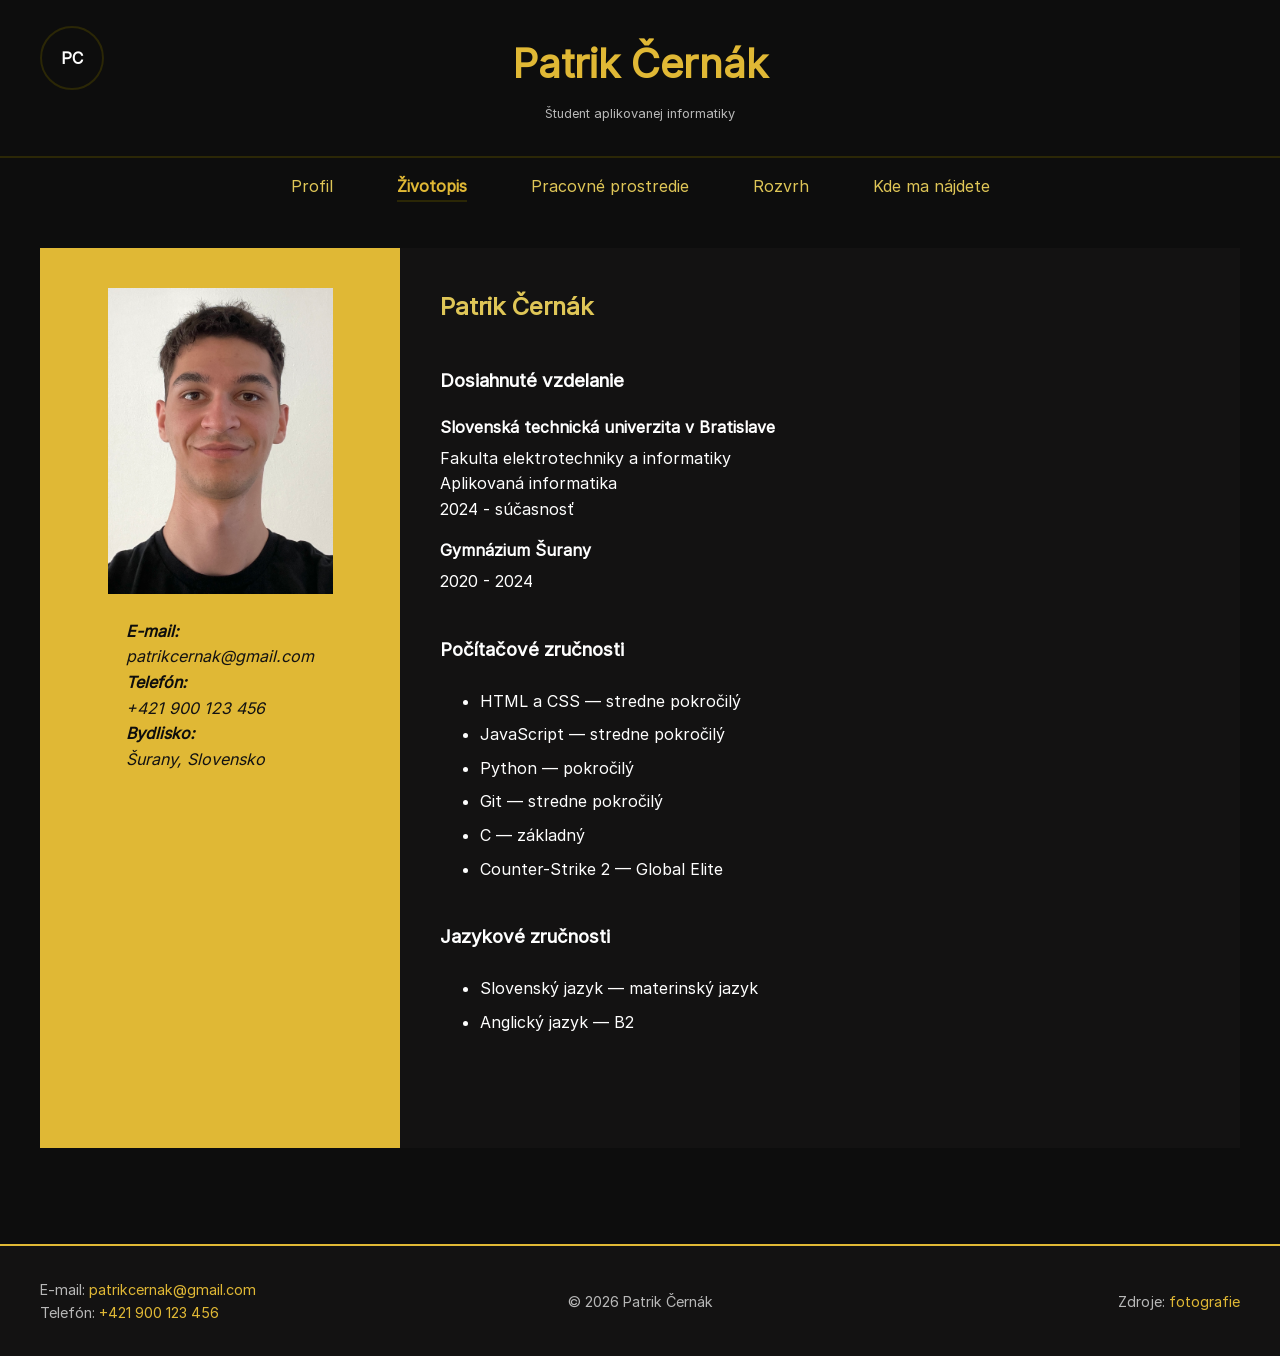
==== pages/cv.html @ f008a256 "Implement profile, CV and workspace pages" ====
<!DOCTYPE html>
<html lang="sk">


<head>
    <meta charset="UTF-8">
    <meta name="viewport" content="width=device-width, initial-scale=1.0">

    <link rel="stylesheet" href="../css/styles.css">

    <link rel="icon" href="../favicon.ico">

    <link rel="stylesheet" href="../css/print.css" media="print">

    <title>Životopis | Patrik Černák</title>
    <meta name="description" content="Životopis Patrika Černáka, študenta aplikovanej informatiky.">
</head>

<body>
    <header>
        <div class="header-content">

            <div class="monogram">PC</div>
            
            <div class="header-text">
                <h1>Patrik Černák</h1>
                <p>Študent aplikovanej informatiky</p>
            </div>

        </div>
    </header>


    <nav>
        <button class="menu-toggle">☰</button>

        <ul>
            <li><a href="../index.html">Profil</a></li>
            <li><a class="active" href="cv.html">Životopis</a></li>
            <li><a href="workspace.html">Pracovné prostredie</a></li>
            <li><a href="schedule.html">Rozvrh</a></li>
            <li><a href="map.html">Kde ma nájdete</a></li>
        </ul>
    </nav>


    <main>
        <div class="cv-container">
            <div class="column-one">    
                <img
                class="cv-image"
                src="../img/me.jpeg"
                alt="Moja fotka cv"
                width="225"
                height="300"
                loading="lazy"    
                >

                <address> 
                    E-mail: 
                    <a href="mailto:patrikcernak@gmail.com"> 
                        <br> patrikcernak@gmail.com 
                    </a> 
                    <br> 
                    Telefón: 
                    <a href="tel:+421900123456"> 
                        <br> +421 900 123 456 
                    </a> 
                    <br>
                    Bydlisko: <br> <span>Šurany, Slovensko</span>
                </address>
            </div>

            <div class="column-two">
                <h2>Patrik Černák</h2>
                <section>
                    <h3>Dosiahnuté vzdelanie</h3>
                    <article>
                        <h4>Slovenská technická univerzita v Bratislave</h4>
                        <p>
                            Fakulta elektrotechniky a informatiky<br>
                            Aplikovaná informatika<br>
                            2024 - súčasnosť
                        </p>
                    </article>

                    <article>
                        <h4>Gymnázium Šurany</h4>
                        <p>2020 - 2024</p>
                    </article>
                </section>

                <section>
                    <h3>Počítačové zručnosti</h3>
                    <ul>
                        <li>HTML a CSS — stredne pokročilý</li>
                        <li>JavaScript — stredne pokročilý</li>
                        <li>Python — pokročilý</li>
                        <li>Git — stredne pokročilý</li>
                        <li>C — základný</li>
                        <li>Counter-Strike 2 — Global Elite</li>
                    </ul>
                </section>

                <section>
                    <h3>Jazykové zručnosti</h3>
                    <ul>
                        <li>Slovenský jazyk — materinský jazyk</li>
                        <li>Anglický jazyk — B2</li>
                    </ul>
                </section>
            </div>
        </div>
    </main>


    <footer>
        <div class="footer-content">

            <address>
                E-mail: <a href="mailto:patrikcernak@gmail.com">patrikcernak@gmail.com</a><br>
                Telefón: <a href="tel:+421192837465">+421 900 123 456</a>
            </address>

            <p>&copy; 2026 Patrik Černák</p>

            <p>
                Zdroje:
                <a href="https://unsplash.com/" target="_blank" rel="noopener noreferrer">fotografie</a>
            </p>

        </div>
    </footer>

    <script src="../js/script.js"></script>
</body>

    
</html>
---- css/styles.css ----
:root {
    --color-background: #0d0d0d;
    --color-background-footer: #131212;
    --color-surface: #2b2706;
    --color-gold: #e0b835;
    --color-light-gold: #dfc657;
    --color-text: #ffffff;
    --color-text-muted: #b8b8b8;
    --color-quote: #db4242;

    --radius: 12px;
    --space: 1rem;
}

@font-face {
    font-family: "Inter";
    src: url("../fonts/Inter-Regular.woff2") format("woff2");
    font-weight: 400;
    font-style: normal;
}

body {
    font-family: "Inter", sans-serif;
    margin: 0;
    line-height: 1.6;
    background-color: var(--color-background);
    color: var(--color-text);

    min-height: 100vh;
}

.profile-image {
    float: left;
    margin-right: 20px;
    margin-bottom: 10px;
}

header {
    background-color: var(--color-background);
    border-bottom: 2px solid var(--color-surface);
    padding: 2rem;
    text-align: center;
}

.header-content {
    max-width: 1200px;
    width: 100%;
    margin: 0 auto;

    display: grid;
    grid-template-columns: 1fr auto 1fr;
    align-items: center;
}

.header-text {
    grid-column: 2;
    text-align: center;
}

.monogram {
    width: 60px;
    height: 60px;
    border: 2px solid var(--color-surface);
    border-radius: 50%;
    color: var(--color-text);
    text-align: center;
    line-height: 60px;
    font-weight: 700;

    position: relative;
    top: -20px;
}


header h1 {
    color: var(--color-gold);
    margin: 0;
    font-size: 2.5rem;
}

header p {
    color: var(--color-text-muted);
    margin: 0.5rem 0 0;
    font-size: 0.8rem;
}

nav {
    padding: 1rem;
}

nav ul {
    list-style: none;
    margin: 0;
    padding: 0;
    display: flex;
    justify-content: center;
    gap: 4rem;
}

nav a {
    color: var(--color-light-gold);
    text-decoration: none;
    transition: color 0.2s ease;
}

nav a:hover {
    color: var(--color-gold);
}

nav a.active {
    color: var(--color-gold);
    font-weight: 700;
    border-bottom: 2px solid var(--color-surface);
    padding-bottom: 4px;
}

section h2 {
    color: var(--color-gold);
}

main {
    max-width: 1200px;
    margin: 0 auto;
    padding: 2rem;
}

section ul {
    position: relative;
    
    left: 40px;
    margin-top: 1.5rem;
}

section li {
    margin-bottom: 0.5rem;
}

aside {
    clear: left;
    max-width: 180px;
    margin: 2rem auto 0;
    padding: 1.5rem;
    background-color: var(--color-background);  
    border-left: 4px solid var(--color-gold);
    border-right: 4px solid var(--color-gold);
    border-radius: var(--radius); 
}

aside p {
    margin: 0;
    color: var(--color-gold);
    font-weight: 700;
    font-size: 1.2rem;
    font-style: italic;
    text-align: center;
}

aside span {
    color: var(--color-quote);
    font-weight: 700;
    font-size: 1.2rem;
    font-style: italic;
    text-align: center;
}


footer {
    margin-top: 4rem;
    padding: 2rem;
    background-color: var(--color-background-footer);
    border-top: 2px solid var(--color-gold);
}

.footer-content {
    max-width: 1200px;
    width: 100%;
    margin: 0 auto;

    display: grid;
    grid-template-columns: 1fr 1fr 1fr;
    align-items: center;

    font-size: 0.9rem;
}

footer address {
    font-style: normal;
    color: var(--color-text-muted);
    text-align: left;
}

footer p {
    margin: 0;
    color: var(--color-text-muted);
}

footer p:nth-of-type(1) {
    text-align: center;
}

footer p:nth-of-type(2) {
    text-align: right;
}

footer a {
    color: var(--color-gold);
    text-decoration: none;
}

footer a:hover {
    text-decoration: underline;
}


.page {
    min-height: 100vh;
    display: flex;
    flex-direction: column;
}

.page footer {
    margin-top: auto;
}

.menu-toggle {
    display: none;
    margin-right: auto;
    background-color: var(--color-background);
    color: var(--color-gold);
    border: 1px solid var(--color-light-gold);
    border-radius: var(--radius);
    padding: 0.5rem 0.75rem;
    font-size: 1.5rem;
    cursor: pointer;
}










.cv-container {
    display: grid;
    grid-template-columns: 30% 70%;
    min-height: 100vh;
}

.column-one {
    background-color: var(--color-gold);

    display: grid;
    align-content: start;
    justify-items: center;
    padding: 30px;
}

.column-two {
    background-color: var(--color-background-footer);
    padding: 40px;
}

.cv-image {
    margin-top: 10px;
    width: 225px;
    max-width: 100%;
    height: auto;
    
}

.column-one a {
    color: var(--color-background-footer);
    text-decoration: none;
    font-weight: normal;
    
}

.column-one address {
    margin-top: 25px;
    color: var(--color-background);
    font-weight: bold;
    
}

.column-one span {
    color: var(--color-background-footer);
    font-weight: normal;
}

.column-two > h2 {
    margin-top: 0;
    color: var(--color-light-gold);
}

.column-two section {
    margin-top: 20px;
}

.column-two section h3 {
    margin-top: 40px;
}

.column-two article h4 {
    margin-top: 20px;
    margin: 0 0 5px 0;
}

.column-two article p {
    margin-top: 0;
}

.column-two ul {
    padding-left: 0px;
}









.workspace-image {
    position: relative;
    width: 100%;
}

.workspace-image img {
    display: block;
    width: 100%;
    height: auto;
}

.hotspot {
    position: absolute;
    width: 30px;
    height: 30px;

    border: 2px solid var(--color-gold);
    border-radius: 50%;
    background-color: var(--color-surface);
    color: var(--color-text);

    cursor: pointer;
}

.hotspot-monitor {
    left: 60%;
    top: 13%;
}

.hotspot-mouse {
    left: 76%;
    top: 56%;
}

.hotspot-router {
    left: 6%;
    top: 28%;
}

.hotspot-keyboard {
    left: 30%;
    top: 54%;
}

.hotspot-headphones {
    left: 82%;
    top: 37%;
}
.hotspot-panel {
    position: absolute;

    width: 240px;
    padding: 12px 14px;

    background-color: var(--color-background);
    color: var(--color-text);

    border: 1px solid var(--color-gold);
    border-radius: 12px;

    text-align: left;

    opacity: 0;
    visibility: hidden;
    transition: 0.3s ease;
}

.panel-right {
    top: 50%;
    left: 45px;
    transform: translateY(-50%) translateX(-10px);
}
.panel-left {
    top: 50%;
    right: 45px;
    transform: translateY(-50%) translateX(10px);
}
.panel-bottom {
    top: 40px;
    left: 50%;
    transform: translateY(-10px) translateX(-50%);
}

.hotspot:hover .hotspot-panel {
    opacity: 1;
    visibility: visible;
}
.hotspot:hover .panel-bottom {
    transform: translateX(-50%) translateY(0);
}

.hotspot:hover .panel-right {
    transform: translateY(-50%) translateX(0);
}

.hotspot:hover .panel-left {
    transform: translateY(-50%) translateX(0);
}

.workspace-mobile-panel {
    display: none;
}

@media (max-width: 768px) {
    .menu-toggle {
        display: block;
        
    }

    nav ul {
        display: none;
    
    }

    nav ul.open {
        display: flex;
        flex-direction: column;
        gap: 1.5rem;
        margin-top: 1.5rem;
    }

    .footer-content {
        grid-template-columns: 1fr;
        gap: 1rem;
        text-align: center;
    }

    .footer-content address,.footer-content p:nth-of-type(1),.footer-content p:nth-of-type(2) {
        text-align: center;
    }




    .cv-container {
        grid-template-columns: 1fr;
    }

    .column-one {
        padding: 25px;
    }

    .column-two {
        padding: 25px;
    }




    .hotspot-panel {
        display: none;
    }

    .workspace-mobile-panel {
        display: block;
        position: relative;
        height: 150px;
        margin-top: 1rem;
    }

    .mobile-panel {
        position: absolute;
        inset: 0;

        padding: 1rem;
        box-sizing: border-box;

        background-color: var(--color-background);
        border: 1px solid var(--color-gold);
        border-radius: var(--radius);

        opacity: 0;
        visibility: hidden;
        transform: translateY(5px);
        transition: 0.2s ease;
    }

    .mobile-panel strong {
        color: var(--color-gold);
        font-size: 1.1rem;
    }

    .mobile-panel p {
        margin: 0.5rem 0 0;
    }

    /* defaultne zobraz prvy panel */
    .mobile-panel-monitor {
        opacity: 1;
        visibility: visible;
        transform: translateY(0);
    }

    /* ked je vybrany monitor */
    .workspace:has(.hotspot-monitor:focus) .mobile-panel {
        opacity: 0;
        visibility: hidden;
    }

    .workspace:has(.hotspot-monitor:focus) .mobile-panel-monitor {
        opacity: 1;
        visibility: visible;
        transform: translateY(0);
    }

    .workspace:has(.hotspot-mouse:focus) .mobile-panel {
        opacity: 0;
        visibility: hidden;
    }

    .workspace:has(.hotspot-mouse:focus) .mobile-panel-mouse {
        opacity: 1;
        visibility: visible;
        transform: translateY(0);
    }

    .workspace:has(.hotspot-keyboard:focus) .mobile-panel {
        opacity: 0;
        visibility: hidden;
    }

    .workspace:has(.hotspot-keyboard:focus) .mobile-panel-keyboard {
        opacity: 1;
        visibility: visible;
        transform: translateY(0);
    }

    .workspace:has(.hotspot-headphones:focus) .mobile-panel {
        opacity: 0;
        visibility: hidden;
    }

    .workspace:has(.hotspot-headphones:focus) .mobile-panel-headphones {
        opacity: 1;
        visibility: visible;
        transform: translateY(0);
    }

    .workspace:has(.hotspot-router:focus) .mobile-panel {
        opacity: 0;
        visibility: hidden;
    }

    .workspace:has(.hotspot-router:focus) .mobile-panel-router {
        opacity: 1;
        visibility: visible;
        transform: translateY(0);
    }
    

}
---- css/print.css ----
@page {
    size: A4;
    margin: 10mm;
}

header,nav,footer {
    display: none;
}

.cv-container {
    display: grid;
    grid-template-columns: 34% 66%;
    min-height: auto;
}



.column-one, .column-two {
    background-color: white;
    color: black;
}

.column-two h2 {
    color: black;
}

.column-one {
    padding: 20px 30px 20px 20px;
    
}

.column-two {
    padding: 24px 30px;
    border-left: 1px solid #000;
}

.cv-container {
    min-height: auto;
}
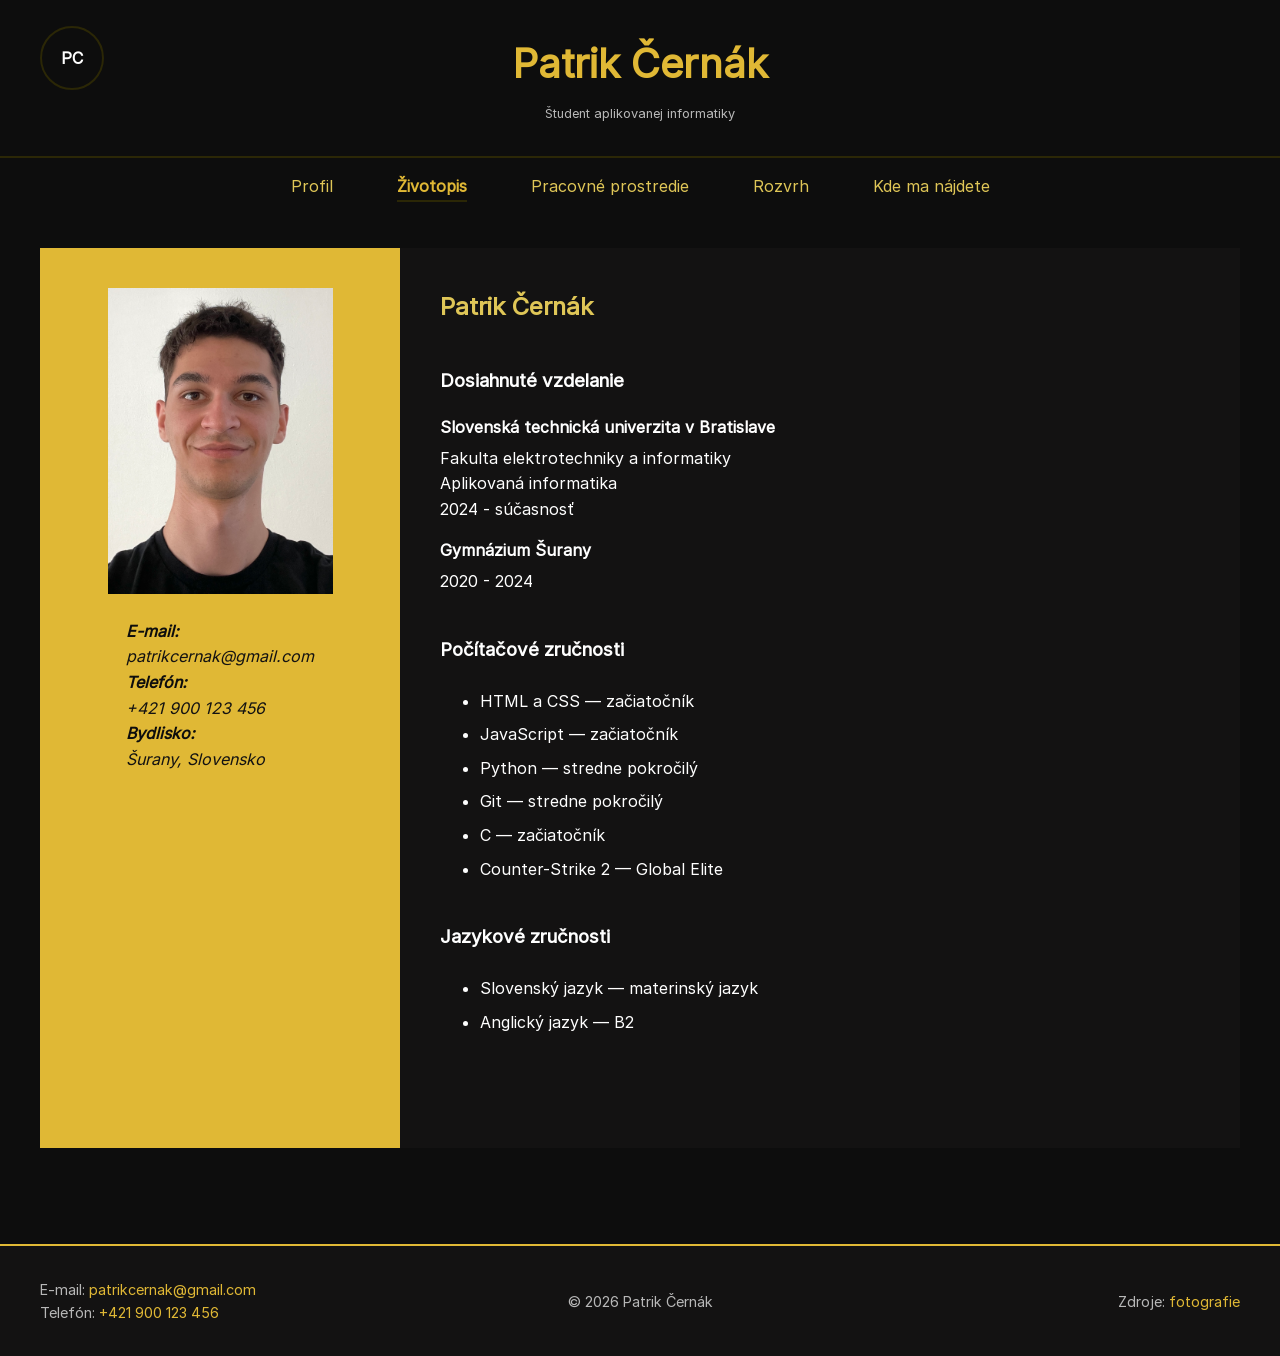
==== commit 2528570f: "Implement schedule and map" ====
--- a/pages/cv.html
+++ b/pages/cv.html
@@ -93,11 +93,11 @@
                 <section>
                     <h3>Počítačové zručnosti</h3>
                     <ul>
-                        <li>HTML a CSS — stredne pokročilý</li>
-                        <li>JavaScript — stredne pokročilý</li>
-                        <li>Python — pokročilý</li>
+                        <li>HTML a CSS — začiatočník</li>
+                        <li>JavaScript — začiatočník</li>
+                        <li>Python — stredne pokročilý</li>
                         <li>Git — stredne pokročilý</li>
-                        <li>C — základný</li>
+                        <li>C — začiatočník</li>
                         <li>Counter-Strike 2 — Global Elite</li>
                     </ul>
                 </section>
--- a/css/styles.css
+++ b/css/styles.css
@@ -7,6 +7,9 @@
     --color-text: #ffffff;
     --color-text-muted: #b8b8b8;
     --color-quote: #db4242;
+    --color-schedule-lecture: #e68e29;
+    --color-schedule-exercise: #239e75;
+    --color-schedule-physical: #3d78c5;
 
     --radius: 12px;
     --space: 1rem;
@@ -114,7 +117,7 @@
     padding-bottom: 4px;
 }
 
-section h2 {
+h2 {
     color: var(--color-gold);
 }
 
@@ -427,6 +430,182 @@
     display: none;
 }
 
+
+
+
+
+
+
+
+
+
+
+table {
+    width: 100%;
+    table-layout: fixed;
+    border-collapse: collapse;
+}
+
+th, td{
+    border: 2px solid var(--color-surface) ;
+    
+}
+
+thead th {
+    padding: 1rem 1rem;
+    text-align: center;
+}
+
+tbody th, tbody td {
+    padding: 1rem 1rem;
+    text-align: center;
+}
+
+tbody td {
+    padding: 0.4rem;
+    font-size: 0.8rem;
+}
+
+thead th, tbody th[scope="row"] {
+    color: var(--color-gold);
+}
+
+td.lecture {
+    color: var(--color-schedule-lecture);
+}
+td.exercise {
+    color: var(--color-schedule-exercise);
+}
+td.physical-education {
+    color: var(--color-schedule-physical);
+}
+
+tbody tr:nth-of-type(odd)  {
+    background-color: var(--color-background-footer);
+}
+
+
+.schedule-menu {
+    display: grid;
+    justify-items: center;
+    grid-template-columns: 1fr 1fr 1fr;
+    padding: 2rem;
+
+}
+
+button.filter-button {
+    color: var(--color-light-gold);
+    text-decoration: none;
+    transition: color 0.2s ease;
+    padding: 0.8rem 1.2rem;
+
+    background-color: var(--color-background);
+    border: 2px solid var(--color-surface);
+}
+
+button.filter-button:hover {
+    color: var(--color-gold);
+    cursor: pointer;
+}
+
+button.filter-button.active {
+    color: var(--color-gold);
+    font-weight: 700;
+    border: 3px solid var(--color-surface);
+    
+}
+
+
+
+
+
+
+
+
+#map {
+    height: 700px;
+    width: 100%;
+}
+
+.map-controls {
+    margin-top: 1rem;
+    padding: 1.5rem;
+    background-color: var(--color-background-footer);
+    border: 1px solid var(--color-surface);
+    border-radius: var(--radius);
+}
+
+.map-controls ul {
+    position: static;
+    left: auto;
+    max-height: 70px;
+    overflow-y: auto;
+    margin-top: 1rem;
+    padding: 0;
+    list-style: none;
+
+}
+
+.map-controls li button {
+    width: 90%;
+    padding: 8px;
+    border: 2px solid var(--color-surface);
+    border-radius: var(--radius);
+    background-color: var(--color-background);
+    color: var(--color-text);
+    font: inherit;
+    font-size: 1rem;
+    cursor: pointer;
+}
+
+.map-controls ul::-webkit-scrollbar {
+    width: 15px;
+}
+
+.map-controls ul::-webkit-scrollbar-track {
+    background-color: var(--color-background);
+    border-radius: var(--radius);
+}
+
+.map-controls ul::-webkit-scrollbar-thumb {
+    background-color: var(--color-surface);
+    border-radius: var(--radius);
+}
+
+.map-controls ul::-webkit-scrollbar-thumb:hover {
+    background-color: var(--color-gold);
+    cursor: pointer;
+}
+
+
+.map-controls h2 {
+    margin-top: 0;
+    margin-bottom: 1rem;
+}
+
+.map-controls label {
+    color: var(--color-light-gold);
+}
+
+.map-controls select {
+    cursor: pointer;
+    width: 20%;
+    border: 1px solid var(--color-surface);
+    background-color: var(--color-background);
+    color: var(--color-text);
+    font: inherit;
+}
+
+.map-controls button {
+    cursor: pointer;
+    margin-left: 5px;
+    border: 1px solid var(--color-gold);
+    background-color: var(--color-background);
+    color: var(--color-text);
+}
+
+
+
 @media (max-width: 768px) {
     .menu-toggle {
         display: block;
@@ -456,7 +635,16 @@
     }
 
 
-
+    .profile-image {
+        float: none;
+        display: block;
+        margin: 1rem auto;
+        width: 60%;
+        height: auto;
+    }
+
+
+    
 
     .cv-container {
         grid-template-columns: 1fr;
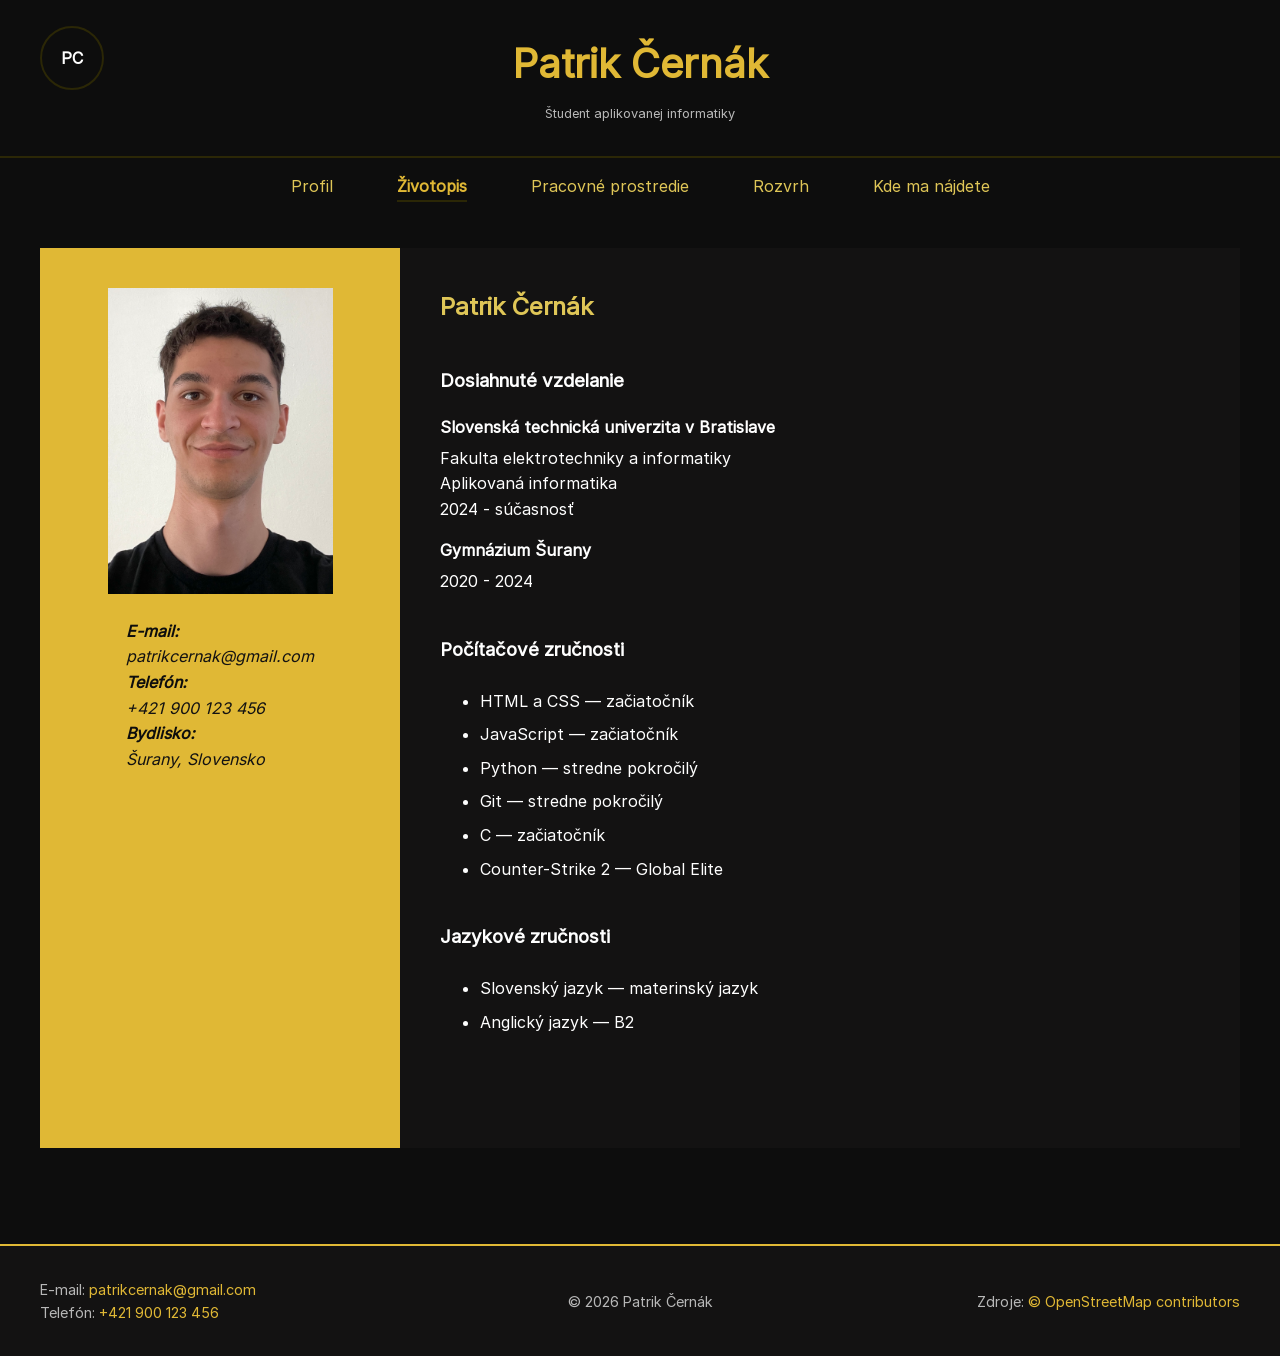
==== commit d5b63f83: "add meta og:" ====
--- a/pages/cv.html
+++ b/pages/cv.html
@@ -14,6 +14,9 @@
 
     <title>Životopis | Patrik Černák</title>
     <meta name="description" content="Životopis Patrika Černáka, študenta aplikovanej informatiky.">
+    <meta property="og:title" content="Životopis | Patrik Černák">
+    <meta property="og:description" content="Životopis Patrika Černáka, študenta aplikovanej informatiky.">
+    <meta property="og:image" content="https://raw.githubusercontent.com/PatrickCernak/Z1_Cernak/main/img/me.jpeg">
 </head>
 
 <body>
@@ -119,14 +122,14 @@
 
             <address>
                 E-mail: <a href="mailto:patrikcernak@gmail.com">patrikcernak@gmail.com</a><br>
-                Telefón: <a href="tel:+421192837465">+421 900 123 456</a>
+                Telefón: <a href="tel:+421900123456">+421 900 123 456</a>
             </address>
 
             <p>&copy; 2026 Patrik Černák</p>
 
             <p>
                 Zdroje:
-                <a href="https://unsplash.com/" target="_blank" rel="noopener noreferrer">fotografie</a>
+                <a href="https://www.openstreetmap.org/copyright" target="_blank" rel="noopener noreferrer">© OpenStreetMap contributors</a>
             </p>
 
         </div>
--- a/css/styles.css
+++ b/css/styles.css
@@ -385,7 +385,7 @@
     color: var(--color-text);
 
     border: 1px solid var(--color-gold);
-    border-radius: 12px;
+    border-radius: var(--radius);
 
     text-align: left;
 
@@ -482,6 +482,31 @@
 
 tbody tr:nth-of-type(odd)  {
     background-color: var(--color-background-footer);
+}
+
+
+td.current-lesson {
+    background-color: var(--color-background);
+    color: var(--color-gold);
+    font-weight: 700;
+    outline: 3px solid var(--color-gold);
+    outline-offset: -3px;
+}
+
+.current-lesson-status {
+    display: grid;
+    justify-items: center;
+    color: var(--color-gold);
+    padding: 1rem 0 0 0;
+}
+
+
+td.filtered-out {
+    color: transparent;
+    background-color: transparent;
+    outline: none;
+    
+    
 }
 
 
@@ -514,6 +539,32 @@
     border: 3px solid var(--color-surface);
     
 }
+
+
+
+.semester-progress {
+    display: grid;
+    justify-items: center;
+    padding: 0 2rem 1rem;
+}
+
+.semester-progress p {
+    color: var(--color-light-gold);
+}
+
+#semester-progress {
+    accent-color: var(--color-gold);
+}
+
+
+
+
+
+
+
+
+
+
 
 
 
@@ -606,11 +657,41 @@
 
 
 
+
+
+@media (max-width: 1200px) {
+    /* Horizontal scrolling on mobile */
+    .schedule-table-wrapper {
+        width: 100%;
+        overflow-x: auto;
+        -webkit-overflow-scrolling: touch;
+    }
+
+    .schedule-table-wrapper table {
+        min-width: 1000px;
+    }
+
+    .schedule-table-wrapper th, .schedule-table-wrapper td {
+        padding: 0.3rem;
+        font-size: 0.70rem;
+    }
+}
+
+
+
+
 @media (max-width: 768px) {
     .menu-toggle {
         display: block;
         
     }
+
+
+    section ul {
+        left: 0;
+    }
+
+
 
     nav ul {
         display: none;
@@ -646,6 +727,7 @@
 
     
 
+
     .cv-container {
         grid-template-columns: 1fr;
     }
@@ -657,6 +739,8 @@
     .column-two {
         padding: 25px;
     }
+
+
 
 
 
@@ -698,68 +782,68 @@
         margin: 0.5rem 0 0;
     }
 
-    /* defaultne zobraz prvy panel */
+    /* Show the first panel by default */
     .mobile-panel-monitor {
         opacity: 1;
         visibility: visible;
         transform: translateY(0);
     }
 
-    /* ked je vybrany monitor */
-    .workspace:has(.hotspot-monitor:focus) .mobile-panel {
+    /* Show the monitor panel when selected */
+    .workspace:has(.hotspot-monitor:hover, .hotspot-monitor:focus) .mobile-panel {
         opacity: 0;
         visibility: hidden;
     }
 
-    .workspace:has(.hotspot-monitor:focus) .mobile-panel-monitor {
+    .workspace:has(.hotspot-monitor:hover, .hotspot-monitor:focus) .mobile-panel-monitor {
         opacity: 1;
         visibility: visible;
         transform: translateY(0);
     }
 
-    .workspace:has(.hotspot-mouse:focus) .mobile-panel {
+    .workspace:has(.hotspot-mouse:hover, .hotspot-mouse:focus) .mobile-panel {
         opacity: 0;
         visibility: hidden;
     }
 
-    .workspace:has(.hotspot-mouse:focus) .mobile-panel-mouse {
+    .workspace:has(.hotspot-mouse:hover, .hotspot-mouse:focus) .mobile-panel-mouse {
         opacity: 1;
         visibility: visible;
         transform: translateY(0);
     }
 
-    .workspace:has(.hotspot-keyboard:focus) .mobile-panel {
+    .workspace:has(.hotspot-keyboard:hover, .hotspot-keyboard:focus) .mobile-panel {
         opacity: 0;
         visibility: hidden;
     }
 
-    .workspace:has(.hotspot-keyboard:focus) .mobile-panel-keyboard {
+    .workspace:has(.hotspot-keyboard:hover, .hotspot-keyboard:focus) .mobile-panel-keyboard {
         opacity: 1;
         visibility: visible;
         transform: translateY(0);
     }
 
-    .workspace:has(.hotspot-headphones:focus) .mobile-panel {
+    .workspace:has(.hotspot-headphones:hover, .hotspot-headphones:focus) .mobile-panel {
         opacity: 0;
         visibility: hidden;
     }
 
-    .workspace:has(.hotspot-headphones:focus) .mobile-panel-headphones {
+    .workspace:has(.hotspot-headphones:hover, .hotspot-headphones:focus) .mobile-panel-headphones {
         opacity: 1;
         visibility: visible;
         transform: translateY(0);
     }
 
-    .workspace:has(.hotspot-router:focus) .mobile-panel {
+    .workspace:has(.hotspot-router:hover, .hotspot-router:focus) .mobile-panel {
         opacity: 0;
         visibility: hidden;
     }
 
-    .workspace:has(.hotspot-router:focus) .mobile-panel-router {
+    .workspace:has(.hotspot-router:hover, .hotspot-router:focus) .mobile-panel-router {
         opacity: 1;
         visibility: visible;
         transform: translateY(0);
     }
-    
+
 
 }
--- a/css/print.css
+++ b/css/print.css
@@ -34,6 +34,3 @@
     border-left: 1px solid #000;
 }
 
-.cv-container {
-    min-height: auto;
-}
